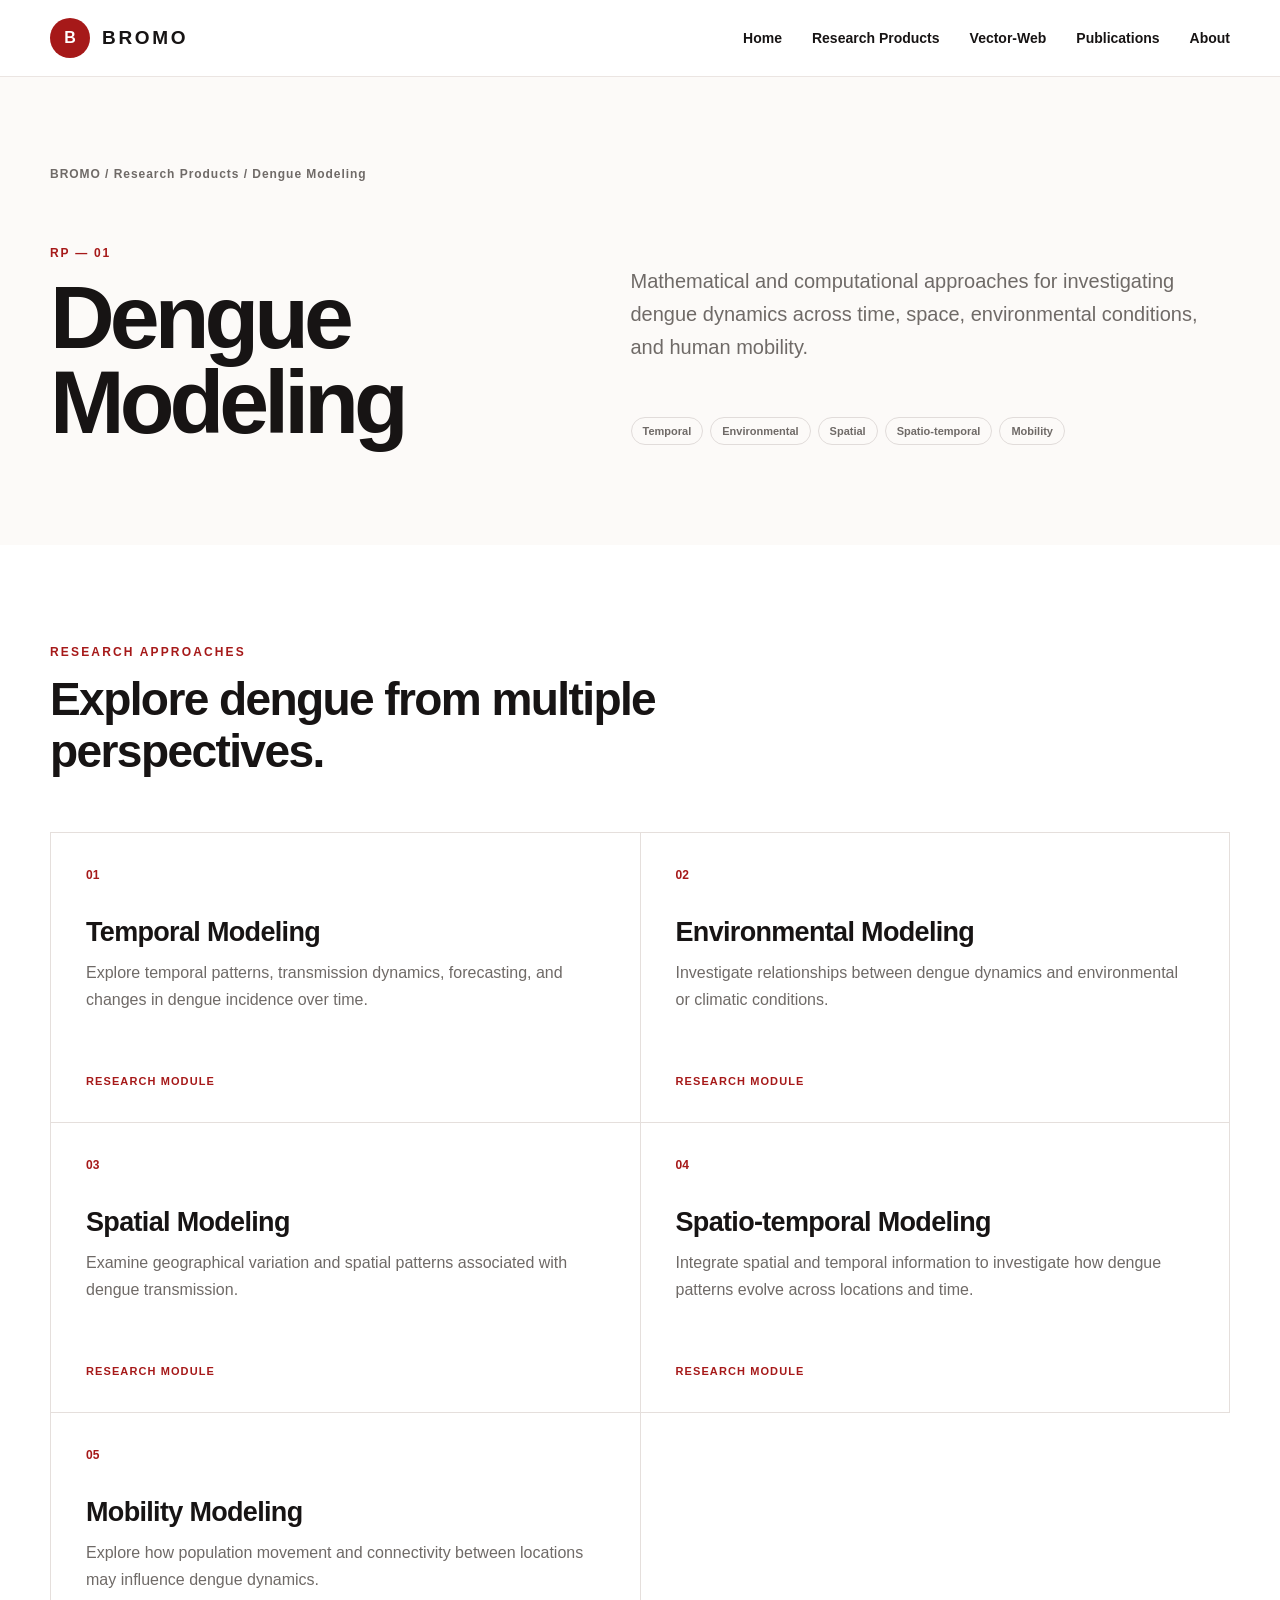
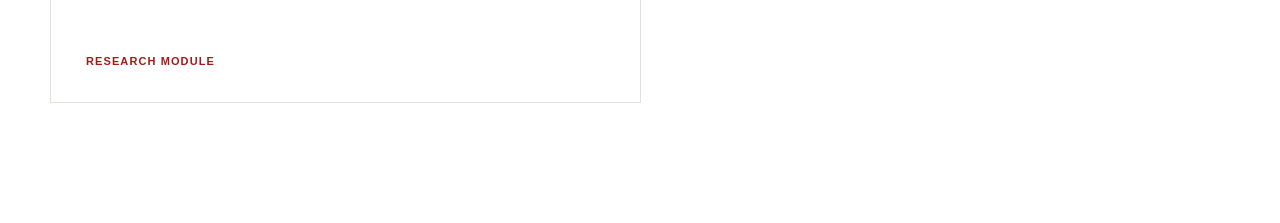
==== products/dengue/index.html @ 87c02e45 "Create Dengue Modeling product" ====
<!DOCTYPE html>
<html lang="en">

<head>
  <meta charset="UTF-8">
  <meta name="viewport" content="width=device-width, initial-scale=1.0">

  <title>Dengue Modeling | BROMO</title>

  <meta
    name="description"
    content="Explore mathematical and computational approaches to dengue dynamics through BROMO."
  >

  <link rel="stylesheet" href="../../assets/css/style.css">
</head>


<body>

<!-- NAVIGATION -->

<header class="site-header">

  <div class="container navbar">

    <a href="../../index.html" class="brand">
      <span class="brand-mark">B</span>
      <span class="brand-name">BROMO</span>
    </a>

    <nav class="nav-links">
      <a href="../../index.html">Home</a>
      <a href="../../products.html">Research Products</a>
      <a href="../../index.html#vector-web">Vector-Web</a>
      <a href="../../index.html#publications">Publications</a>
      <a href="../../index.html#about">About</a>
    </nav>

  </div>

</header>


<!-- DENGUE HEADER -->

<section class="product-detail-hero">

  <div class="container">

    <div class="product-breadcrumb">
      BROMO / Research Products / Dengue Modeling
    </div>

    <div class="product-detail-grid">

      <div>

        <div class="product-code">
          RP — 01
        </div>

        <h1 class="product-detail-title">
          Dengue Modeling
        </h1>

      </div>


      <div>

        <p class="product-detail-lead">
          Mathematical and computational approaches for
          investigating dengue dynamics across time, space,
          environmental conditions, and human mobility.
        </p>

        <div class="product-tags">
          <span class="product-tag">Temporal</span>
          <span class="product-tag">Environmental</span>
          <span class="product-tag">Spatial</span>
          <span class="product-tag">Spatio-temporal</span>
          <span class="product-tag">Mobility</span>
        </div>

      </div>

    </div>

  </div>

</section>


<!-- RESEARCH APPROACHES -->

<section class="approaches-section">

  <div class="container">

    <div class="approaches-heading">

      <div class="section-label"
           style="color: var(--bromo-red); opacity: 1;">
        Research Approaches
      </div>

      <h2 class="approaches-title">
        Explore dengue from multiple perspectives.
      </h2>

    </div>


    <div class="approaches-grid">


      <div class="approach-card">

        <div class="approach-number">01</div>

        <h3>Temporal Modeling</h3>

        <p>
          Explore temporal patterns, transmission dynamics,
          forecasting, and changes in dengue incidence over time.
        </p>

        <span class="approach-status">
          Research Module
        </span>

      </div>


      <div class="approach-card">

        <div class="approach-number">02</div>

        <h3>Environmental Modeling</h3>

        <p>
          Investigate relationships between dengue dynamics
          and environmental or climatic conditions.
        </p>

        <span class="approach-status">
          Research Module
        </span>

      </div>


      <div class="approach-card">

        <div class="approach-number">03</div>

        <h3>Spatial Modeling</h3>

        <p>
          Examine geographical variation and spatial
          patterns associated with dengue transmission.
        </p>

        <span class="approach-status">
          Research Module
        </span>

      </div>


      <div class="approach-card">

        <div class="approach-number">04</div>

        <h3>Spatio-temporal Modeling</h3>

        <p>
          Integrate spatial and temporal information to
          investigate how dengue patterns evolve across
          locations and time.
        </p>

        <span class="approach-status">
          Research Module
        </span>

      </div>


      <div class="approach-card">

        <div class="approach-number">05</div>

        <h3>Mobility Modeling</h3>

        <p>
          Explore how population movement and connectivity
          between locations may influence dengue dynamics.
        </p>

        <span class="approach-status">
          Research Module
        </span>

      </div>


    </div>

  </div>

</section>


</body>
</html>
---- assets/css/style.css ----
/* BROMO - Main Stylesheet */

:root {
  --bromo-red: #a61919;
  --bromo-dark-red: #7a0c0c;
  --bromo-white: #ffffff;
  --bromo-ivory: #fcfaf8;
  --bromo-black: #171414;
  --bromo-gray: #6f6a67;
}

* {
  box-sizing: border-box;
}

body {
  margin: 0;
  font-family: Arial, Helvetica, sans-serif;
  background-color: var(--bromo-ivory);
  color: var(--bromo-black);
}

/* =========================
   BROMO NAVIGATION
   ========================= */

.container {
  width: min(1180px, calc(100% - 48px));
  margin: 0 auto;
}

.site-header {
  background-color: var(--bromo-white);
  border-bottom: 1px solid #ebe5e2;

  position: sticky;
  top: 0;
  z-index: 1000;
}

.navbar {
  min-height: 76px;

  display: flex;
  align-items: center;
  justify-content: space-between;

  gap: 30px;
}

/* BROMO Brand */

.brand {
  display: flex;
  align-items: center;
  gap: 12px;

  color: var(--bromo-black);
  text-decoration: none;
}

.brand-mark {
  width: 40px;
  height: 40px;

  display: flex;
  align-items: center;
  justify-content: center;

  background-color: var(--bromo-red);
  color: white;

  border-radius: 50%;

  font-weight: 700;
}

.brand-name {
  font-size: 19px;
  font-weight: 800;
  letter-spacing: 0.14em;
}

/* Navigation */

.nav-links {
  display: flex;
  align-items: center;

  gap: 30px;
}

.nav-links a {
  color: var(--bromo-black);

  text-decoration: none;

  font-size: 14px;
  font-weight: 600;

  transition: color 0.2s ease;
}

.nav-links a:hover {
  color: var(--bromo-red);
}

/* Mobile */

@media (max-width: 800px) {

  .container {
    width: min(100% - 30px, 1180px);
  }

  .nav-links {
    display: none;
  }

}

/* =========================
   BROMO HERO
   ========================= */

.hero {
  position: relative;
  min-height: 720px;

  display: flex;
  align-items: center;

  overflow: hidden;

  background:
    radial-gradient(
      circle at 88% 25%,
      rgba(214, 40, 40, 0.12),
      transparent 32%
    ),
    var(--bromo-ivory);
}

/* Decorative circles */

.hero::before {
  content: "";

  position: absolute;

  width: 560px;
  height: 560px;

  right: -180px;
  top: 40px;

  border: 1px solid rgba(166, 25, 25, 0.16);
  border-radius: 50%;
}

.hero::after {
  content: "";

  position: absolute;

  width: 380px;
  height: 380px;

  right: -70px;
  top: 130px;

  border: 1px solid rgba(166, 25, 25, 0.12);
  border-radius: 50%;
}

.hero-content {
  position: relative;
  z-index: 2;

  max-width: 900px;

  padding: 100px 0;
}

.hero-eyebrow {
  margin-bottom: 20px;

  color: var(--bromo-red);

  font-size: 12px;
  font-weight: 800;

  letter-spacing: 0.18em;
  text-transform: uppercase;
}

.hero-title {
  margin: 0;

  font-size: clamp(80px, 14vw, 160px);
  line-height: 0.82;

  font-weight: 800;

  letter-spacing: -0.065em;
}

.hero-subtitle {
  max-width: 850px;

  margin: 35px 0 22px;

  font-size: clamp(30px, 4.5vw, 52px);
  line-height: 1.06;

  font-weight: 500;

  letter-spacing: -0.04em;
}

.hero-description {
  max-width: 700px;

  margin: 0;

  color: var(--bromo-gray);

  font-size: 19px;
  line-height: 1.7;
}


/* Hero buttons */

.hero-actions {
  display: flex;
  flex-wrap: wrap;

  gap: 12px;

  margin-top: 38px;
}

.btn {
  min-height: 50px;

  display: inline-flex;
  align-items: center;
  justify-content: center;

  padding: 0 25px;

  border-radius: 100px;

  text-decoration: none;

  font-size: 14px;
  font-weight: 700;

  transition:
    transform 0.2s ease,
    background-color 0.2s ease,
    border-color 0.2s ease;
}

.btn-primary {
  background-color: var(--bromo-red);
  color: white;

  border: 1px solid var(--bromo-red);
}

.btn-primary:hover {
  background-color: var(--bromo-dark-red);
  border-color: var(--bromo-dark-red);

  transform: translateY(-2px);
}

.btn-secondary {
  background-color: white;

  color: var(--bromo-black);

  border: 1px solid #ded8d5;
}

.btn-secondary:hover {
  color: var(--bromo-red);

  border-color: var(--bromo-red);

  transform: translateY(-2px);
}


/* Hero mobile */

@media (max-width: 620px) {

  .hero {
    min-height: auto;
  }

  .hero-content {
    padding: 85px 0;
  }

  .hero-title {
    font-size: clamp(70px, 25vw, 105px);
  }

  .hero-subtitle {
    font-size: 32px;
  }

  .hero-description {
    font-size: 17px;
  }

}

/* =========================
   ABOUT BROMO
   ========================= */

.about-section {
  background-color: var(--bromo-dark-red);
  color: white;
  padding: 110px 0;
}

.about-grid {
  display: grid;
  grid-template-columns: 0.8fr 1.4fr;
  gap: 90px;
  align-items: start;
}

.section-label {
  font-size: 12px;
  font-weight: 800;
  letter-spacing: 0.18em;
  text-transform: uppercase;
  opacity: 0.7;
}

.about-title {
  margin: 18px 0 0;

  font-size: clamp(32px, 3.6vw, 48px);
  line-height: 1.12;
  letter-spacing: -0.035em;
}

.about-text {
  margin: 0 0 24px;

  font-size: 19px;
  line-height: 1.75;

  color: rgba(255, 255, 255, 0.84);
}

.about-text strong {
  color: white;
}

@media (max-width: 800px) {

  .about-section {
    padding: 80px 0;
  }

  .about-grid {
    grid-template-columns: 1fr;
    gap: 45px;
  }

}

/* =========================
   RESEARCH PRODUCTS
   ========================= */

.products-section {
  padding: 110px 0;
  background-color: var(--bromo-white);
}

.products-heading {
  display: grid;
  grid-template-columns: 0.8fr 1.4fr;
  gap: 90px;
  margin-bottom: 60px;
}

.products-title {
  margin: 15px 0 0;

  font-size: clamp(38px, 5vw, 60px);
  line-height: 1.05;
  letter-spacing: -0.04em;
}

.products-intro {
  margin: 0;
  max-width: 700px;

  color: var(--bromo-gray);

  font-size: 18px;
  line-height: 1.7;
}

.products-grid {
  display: grid;
  grid-template-columns: repeat(2, 1fr);

  border-top: 1px solid #e5dfdc;
  border-left: 1px solid #e5dfdc;
}

.product-card {
  min-height: 330px;

  display: flex;
  flex-direction: column;

  padding: 38px;

  border-right: 1px solid #e5dfdc;
  border-bottom: 1px solid #e5dfdc;

  text-decoration: none;
  color: var(--bromo-black);

  background-color: white;

  transition:
    background-color 0.25s ease,
    transform 0.25s ease;
}

.product-card:hover {
  background-color: var(--bromo-ivory);
}

.product-number {
  color: var(--bromo-red);

  font-size: 12px;
  font-weight: 800;

  letter-spacing: 0.15em;
}

.product-category {
  margin-top: 35px;

  color: var(--bromo-gray);

  font-size: 12px;
  font-weight: 700;

  letter-spacing: 0.12em;
  text-transform: uppercase;
}

.products-title {
  margin: 15px 0 0;

  font-size: clamp(32px, 3.6vw, 48px);
  line-height: 1.12;
  letter-spacing: -0.035em;
}

.product-description {
  margin: 0;

  color: var(--bromo-gray);

  line-height: 1.65;
}

.product-tags {
  display: flex;
  flex-wrap: wrap;

  gap: 7px;

  margin-top: auto;
  padding-top: 28px;
}

.product-tag {
  padding: 7px 11px;

  border: 1px solid #e1dcda;
  border-radius: 100px;

  color: var(--bromo-gray);

  font-size: 11px;
  font-weight: 700;
}

@media (max-width: 800px) {

  .products-section {
    padding: 80px 0;
  }

  .products-heading {
    grid-template-columns: 1fr;
    gap: 30px;
  }

  .products-grid {
    grid-template-columns: 1fr;
  }

  .product-card {
    min-height: 300px;
  }

}

/* =========================
   PRODUCT DETAIL
   ========================= */

.product-detail-hero {
  padding: 90px 0 100px;
  background-color: var(--bromo-ivory);
}

.product-breadcrumb {
  margin-bottom: 65px;

  color: var(--bromo-gray);

  font-size: 12px;
  font-weight: 700;
  letter-spacing: 0.08em;
}

.product-detail-grid {
  display: grid;
  grid-template-columns: 0.9fr 1.1fr;

  gap: 90px;
  align-items: end;
}

.product-code {
  margin-bottom: 15px;

  color: var(--bromo-red);

  font-size: 12px;
  font-weight: 800;
  letter-spacing: 0.15em;
}

.product-detail-title {
  margin: 0;

  font-size: clamp(52px, 7vw, 90px);
  line-height: 0.95;

  letter-spacing: -0.055em;
}

.product-detail-lead {
  margin: 0 0 25px;

  max-width: 650px;

  color: var(--bromo-gray);

  font-size: 20px;
  line-height: 1.65;
}


/* RESEARCH APPROACHES */

.approaches-section {
  padding: 100px 0 120px;

  background-color: white;
}

.approaches-heading {
  max-width: 720px;

  margin-bottom: 55px;
}

.approaches-title {
  margin: 15px 0 0;

  font-size: clamp(32px, 3.6vw, 48px);
  line-height: 1.12;

  letter-spacing: -0.035em;
}

.approaches-grid {
  display: grid;

  grid-template-columns: repeat(2, 1fr);

  border-top: 1px solid #e5dfdc;
  border-left: 1px solid #e5dfdc;
}

.approach-card {
  min-height: 290px;

  display: flex;
  flex-direction: column;

  padding: 35px;

  border-right: 1px solid #e5dfdc;
  border-bottom: 1px solid #e5dfdc;
}

.approach-number {
  color: var(--bromo-red);

  font-size: 12px;
  font-weight: 800;
}

.approach-card h3 {
  margin: 35px 0 12px;

  font-size: 27px;

  letter-spacing: -0.025em;
}

.approach-card p {
  margin: 0;

  color: var(--bromo-gray);

  line-height: 1.65;
}

.approach-status {
  margin-top: auto;
  padding-top: 25px;

  color: var(--bromo-red);

  font-size: 11px;
  font-weight: 800;

  letter-spacing: 0.1em;
  text-transform: uppercase;
}


@media (max-width: 800px) {

  .product-detail-grid {
    grid-template-columns: 1fr;
    gap: 35px;
  }

  .product-breadcrumb {
    margin-bottom: 45px;
  }

  .approaches-grid {
    grid-template-columns: 1fr;
  }

}
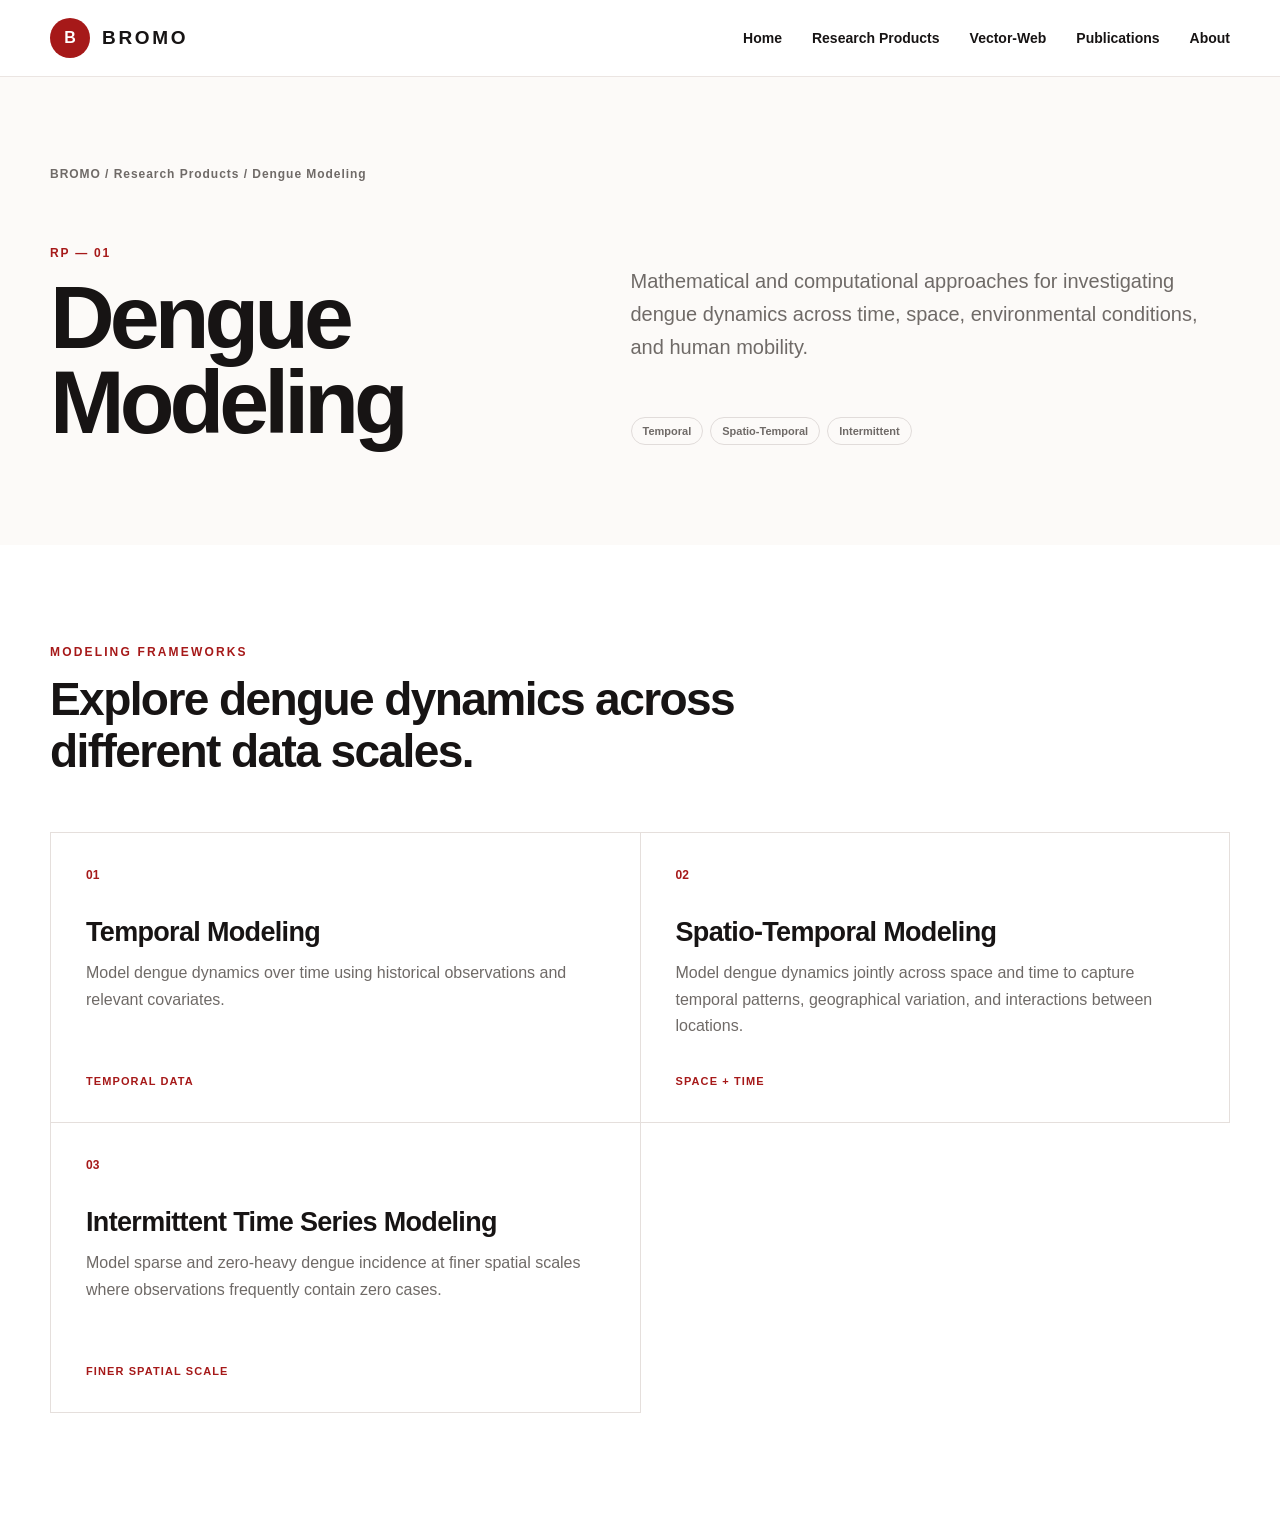
==== commit 0de6ccf9: "Refine Dengue modeling frameworks" ====
--- a/products/dengue/index.html
+++ b/products/dengue/index.html
@@ -77,10 +77,8 @@
 
         <div class="product-tags">
           <span class="product-tag">Temporal</span>
-          <span class="product-tag">Environmental</span>
-          <span class="product-tag">Spatial</span>
-          <span class="product-tag">Spatio-temporal</span>
-          <span class="product-tag">Mobility</span>
+          <span class="product-tag">Spatio-Temporal</span>
+          <span class="product-tag">Intermittent</span>
         </div>
 
       </div>
@@ -91,8 +89,7 @@
 
 </section>
 
-
-<!-- RESEARCH APPROACHES -->
+<!-- MODELING FRAMEWORKS -->
 
 <section class="approaches-section">
 
@@ -100,13 +97,15 @@
 
     <div class="approaches-heading">
 
-      <div class="section-label"
-           style="color: var(--bromo-red); opacity: 1;">
-        Research Approaches
+      <div
+        class="section-label"
+        style="color: var(--bromo-red); opacity: 1;"
+      >
+        Modeling Frameworks
       </div>
 
       <h2 class="approaches-title">
-        Explore dengue from multiple perspectives.
+        Explore dengue dynamics across different data scales.
       </h2>
 
     </div>
@@ -115,103 +114,87 @@
     <div class="approaches-grid">
 
 
+      <!-- TEMPORAL MODELING -->
+
       <div class="approach-card">
 
-        <div class="approach-number">01</div>
-
-        <h3>Temporal Modeling</h3>
+        <div class="approach-number">
+          01
+        </div>
+
+        <h3>
+          Temporal Modeling
+        </h3>
 
         <p>
-          Explore temporal patterns, transmission dynamics,
-          forecasting, and changes in dengue incidence over time.
+          Model dengue dynamics over time using historical
+          observations and relevant covariates.
         </p>
 
         <span class="approach-status">
-          Research Module
+          Temporal Data
         </span>
 
       </div>
 
 
+
+      <!-- SPATIO-TEMPORAL MODELING -->
+
       <div class="approach-card">
 
-        <div class="approach-number">02</div>
-
-        <h3>Environmental Modeling</h3>
+        <div class="approach-number">
+          02
+        </div>
+
+        <h3>
+          Spatio-Temporal Modeling
+        </h3>
 
         <p>
-          Investigate relationships between dengue dynamics
-          and environmental or climatic conditions.
+          Model dengue dynamics jointly across space and time
+          to capture temporal patterns, geographical variation,
+          and interactions between locations.
         </p>
 
         <span class="approach-status">
-          Research Module
+          Space + Time
         </span>
 
       </div>
 
 
+
+      <!-- INTERMITTENT TIME SERIES -->
+
       <div class="approach-card">
 
-        <div class="approach-number">03</div>
-
-        <h3>Spatial Modeling</h3>
+        <div class="approach-number">
+          03
+        </div>
+
+        <h3>
+          Intermittent Time Series Modeling
+        </h3>
 
         <p>
-          Examine geographical variation and spatial
-          patterns associated with dengue transmission.
+          Model sparse and zero-heavy dengue incidence
+          at finer spatial scales where observations
+          frequently contain zero cases.
         </p>
 
         <span class="approach-status">
-          Research Module
+          Finer Spatial Scale
         </span>
 
       </div>
 
 
-      <div class="approach-card">
-
-        <div class="approach-number">04</div>
-
-        <h3>Spatio-temporal Modeling</h3>
-
-        <p>
-          Integrate spatial and temporal information to
-          investigate how dengue patterns evolve across
-          locations and time.
-        </p>
-
-        <span class="approach-status">
-          Research Module
-        </span>
-
-      </div>
-
-
-      <div class="approach-card">
-
-        <div class="approach-number">05</div>
-
-        <h3>Mobility Modeling</h3>
-
-        <p>
-          Explore how population movement and connectivity
-          between locations may influence dengue dynamics.
-        </p>
-
-        <span class="approach-status">
-          Research Module
-        </span>
-
-      </div>
-
-
     </div>
 
   </div>
 
 </section>
-
 
 </body>
 </html>
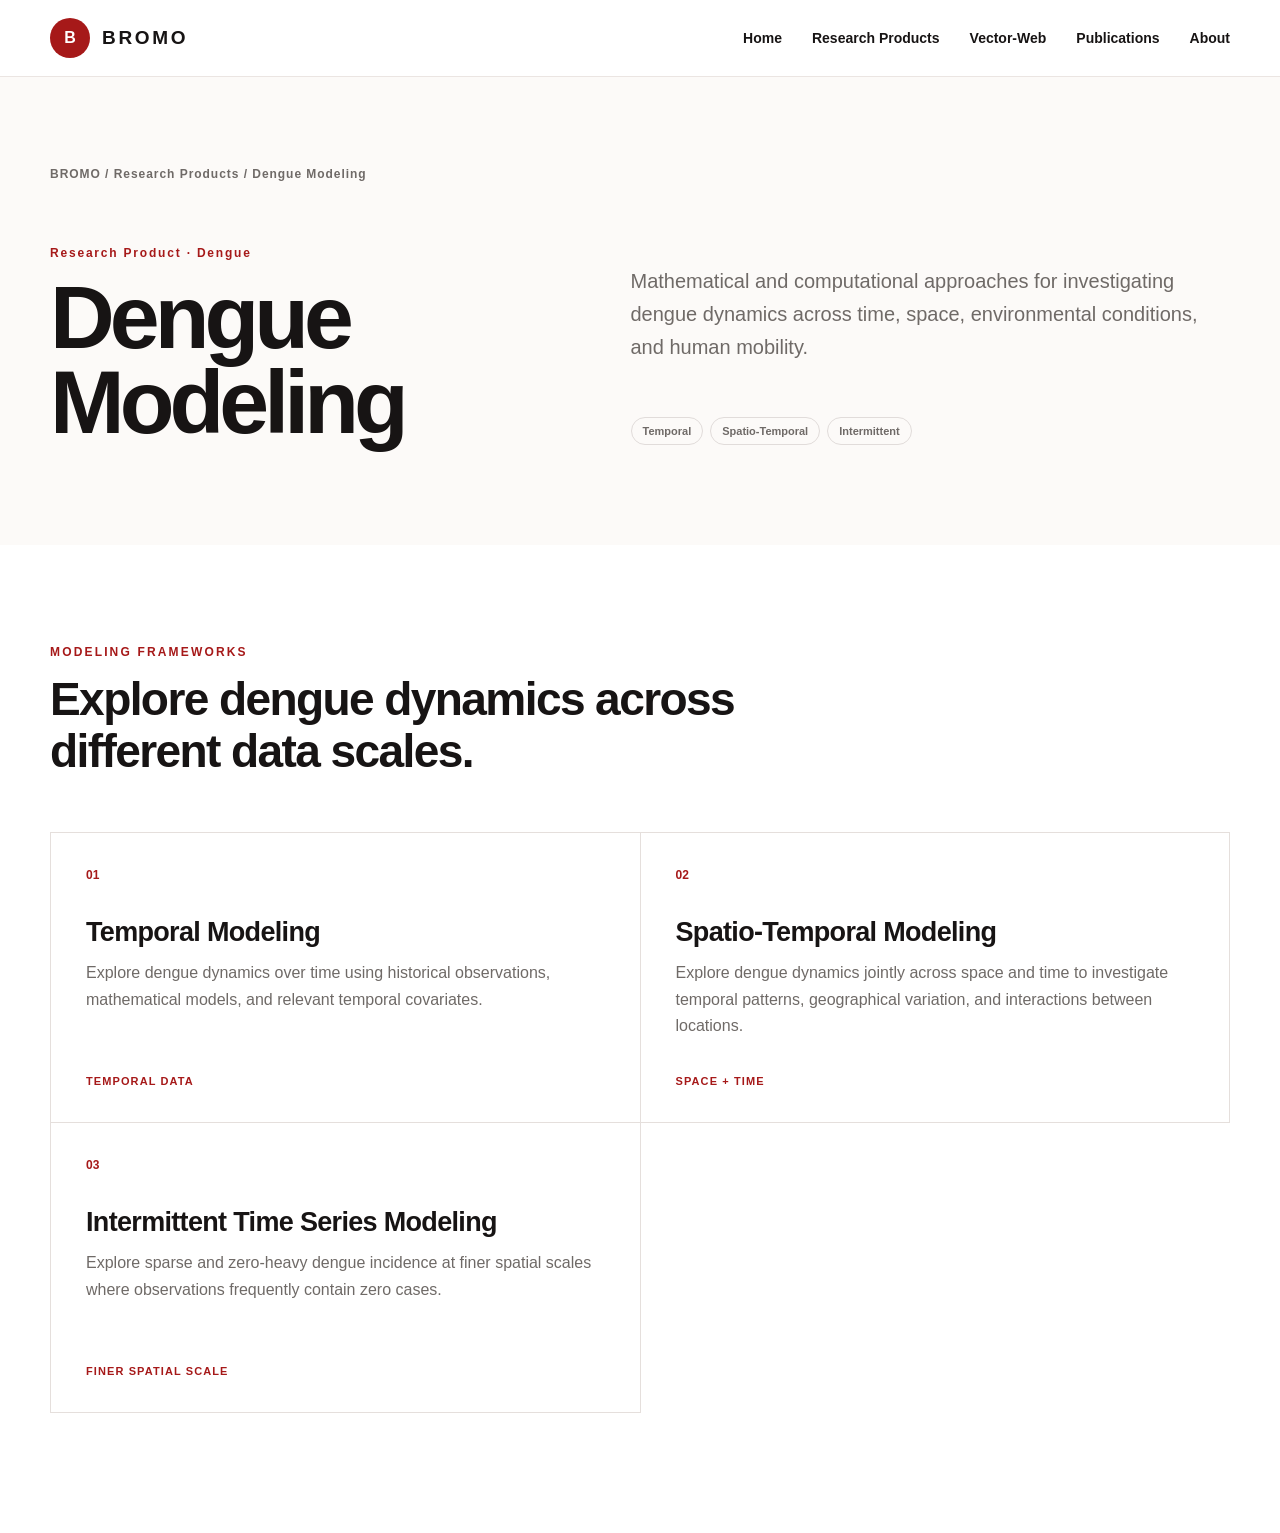
==== commit 9afb4fa4: "Connect dengue modeling frameworks" ====
--- a/products/dengue/index.html
+++ b/products/dengue/index.html
@@ -2,8 +2,13 @@
 <html lang="en">
 
 <head>
+
   <meta charset="UTF-8">
-  <meta name="viewport" content="width=device-width, initial-scale=1.0">
+
+  <meta
+    name="viewport"
+    content="width=device-width, initial-scale=1.0"
+  >
 
   <title>Dengue Modeling | BROMO</title>
 
@@ -12,29 +17,60 @@
     content="Explore mathematical and computational approaches to dengue dynamics through BROMO."
   >
 
-  <link rel="stylesheet" href="../../assets/css/style.css">
+  <link
+    rel="stylesheet"
+    href="../../assets/css/style.css"
+  >
+
 </head>
 
 
 <body>
 
-<!-- NAVIGATION -->
+
+<!-- =========================
+     NAVIGATION
+     ========================= -->
 
 <header class="site-header">
 
   <div class="container navbar">
 
     <a href="../../index.html" class="brand">
-      <span class="brand-mark">B</span>
-      <span class="brand-name">BROMO</span>
+
+      <span class="brand-mark">
+        B
+      </span>
+
+      <span class="brand-name">
+        BROMO
+      </span>
+
     </a>
 
+
     <nav class="nav-links">
-      <a href="../../index.html">Home</a>
-      <a href="../../products.html">Research Products</a>
-      <a href="../../index.html#vector-web">Vector-Web</a>
-      <a href="../../index.html#publications">Publications</a>
-      <a href="../../index.html#about">About</a>
+
+      <a href="../../index.html">
+        Home
+      </a>
+
+      <a href="../../products.html">
+        Research Products
+      </a>
+
+      <a href="../../index.html#vector-web">
+        Vector-Web
+      </a>
+
+      <a href="../../index.html#publications">
+        Publications
+      </a>
+
+      <a href="../../index.html#about">
+        About
+      </a>
+
     </nav>
 
   </div>
@@ -42,7 +78,10 @@
 </header>
 
 
-<!-- DENGUE HEADER -->
+
+<!-- =========================
+     DENGUE HEADER
+     ========================= -->
 
 <section class="product-detail-hero">
 
@@ -52,12 +91,13 @@
       BROMO / Research Products / Dengue Modeling
     </div>
 
+
     <div class="product-detail-grid">
 
       <div>
 
         <div class="product-code">
-          RP — 01
+          Research Product · Dengue
         </div>
 
         <h1 class="product-detail-title">
@@ -75,10 +115,21 @@
           environmental conditions, and human mobility.
         </p>
 
+
         <div class="product-tags">
-          <span class="product-tag">Temporal</span>
-          <span class="product-tag">Spatio-Temporal</span>
-          <span class="product-tag">Intermittent</span>
+
+          <span class="product-tag">
+            Temporal
+          </span>
+
+          <span class="product-tag">
+            Spatio-Temporal
+          </span>
+
+          <span class="product-tag">
+            Intermittent
+          </span>
+
         </div>
 
       </div>
@@ -89,7 +140,11 @@
 
 </section>
 
-<!-- MODELING FRAMEWORKS -->
+
+
+<!-- =========================
+     MODELING FRAMEWORKS
+     ========================= -->
 
 <section class="approaches-section">
 
@@ -111,12 +166,16 @@
     </div>
 
 
+
     <div class="approaches-grid">
 
 
       <!-- TEMPORAL MODELING -->
 
-      <div class="approach-card">
+      <a
+        href="temporal.html"
+        class="approach-card approach-link"
+      >
 
         <div class="approach-number">
           01
@@ -127,21 +186,25 @@
         </h3>
 
         <p>
-          Model dengue dynamics over time using historical
-          observations and relevant covariates.
+          Explore dengue dynamics over time using historical
+          observations, mathematical models, and relevant
+          temporal covariates.
         </p>
 
         <span class="approach-status">
           Temporal Data
         </span>
 
-      </div>
+      </a>
 
 
 
       <!-- SPATIO-TEMPORAL MODELING -->
 
-      <div class="approach-card">
+      <a
+        href="spatiotemporal.html"
+        class="approach-card approach-link"
+      >
 
         <div class="approach-number">
           02
@@ -152,8 +215,8 @@
         </h3>
 
         <p>
-          Model dengue dynamics jointly across space and time
-          to capture temporal patterns, geographical variation,
+          Explore dengue dynamics jointly across space and time
+          to investigate temporal patterns, geographical variation,
           and interactions between locations.
         </p>
 
@@ -161,13 +224,16 @@
           Space + Time
         </span>
 
-      </div>
-
-
-
-      <!-- INTERMITTENT TIME SERIES -->
-
-      <div class="approach-card">
+      </a>
+
+
+
+      <!-- INTERMITTENT TIME SERIES MODELING -->
+
+      <a
+        href="intermittent.html"
+        class="approach-card approach-link"
+      >
 
         <div class="approach-number">
           03
@@ -178,7 +244,7 @@
         </h3>
 
         <p>
-          Model sparse and zero-heavy dengue incidence
+          Explore sparse and zero-heavy dengue incidence
           at finer spatial scales where observations
           frequently contain zero cases.
         </p>
@@ -187,7 +253,7 @@
           Finer Spatial Scale
         </span>
 
-      </div>
+      </a>
 
 
     </div>
@@ -196,5 +262,7 @@
 
 </section>
 
+
 </body>
+
 </html>
--- a/assets/css/style.css
+++ b/assets/css/style.css
@@ -681,3 +681,244 @@
   }
 
 }
+
+/* Clickable research framework */
+
+.approach-link {
+  text-decoration: none;
+  color: var(--bromo-black);
+
+  transition:
+    background-color 0.25s ease,
+    transform 0.25s ease;
+}
+
+.approach-link:hover {
+  background-color: var(--bromo-ivory);
+}
+
+.approach-link:hover h3 {
+  color: var(--bromo-red);
+}
+
+/* =========================
+   INTERACTIVE MODEL PAGE
+   ========================= */
+
+.model-section {
+  padding: 100px 0;
+  background-color: white;
+}
+
+.model-section-soft {
+  background-color: var(--bromo-ivory);
+}
+
+.model-section-grid {
+  display: grid;
+  grid-template-columns: 0.55fr 1.45fr;
+  gap: 90px;
+}
+
+.model-step {
+  margin-bottom: 14px;
+
+  color: var(--bromo-red);
+
+  font-size: 12px;
+  font-weight: 800;
+  letter-spacing: 0.15em;
+}
+
+.model-label {
+  color: var(--bromo-black);
+  opacity: 1;
+}
+
+.model-section-title {
+  max-width: 720px;
+
+  margin: 0 0 28px;
+
+  font-size: clamp(32px, 3.6vw, 48px);
+  line-height: 1.12;
+  letter-spacing: -0.035em;
+}
+
+.model-text {
+  max-width: 760px;
+
+  margin: 0 0 20px;
+
+  color: var(--bromo-gray);
+
+  font-size: 18px;
+  line-height: 1.75;
+}
+
+
+/* WORKFLOW */
+
+.workflow-list {
+  margin-top: 40px;
+
+  border-top: 1px solid #e5dfdc;
+}
+
+.workflow-item {
+  display: grid;
+  grid-template-columns: 60px 1fr;
+
+  gap: 20px;
+
+  padding: 28px 0;
+
+  border-bottom: 1px solid #e5dfdc;
+}
+
+.workflow-number {
+  color: var(--bromo-red);
+
+  font-size: 12px;
+  font-weight: 800;
+}
+
+.workflow-item h3 {
+  margin: 0 0 8px;
+
+  font-size: 21px;
+}
+
+.workflow-item p {
+  margin: 0;
+
+  color: var(--bromo-gray);
+
+  line-height: 1.6;
+}
+
+
+/* MODEL PLACEHOLDER */
+
+.model-placeholder {
+  margin-top: 40px;
+
+  padding: 45px;
+
+  border: 1px solid #e5dfdc;
+
+  background-color: var(--bromo-ivory);
+}
+
+.model-placeholder-label {
+  margin-bottom: 30px;
+
+  color: var(--bromo-red);
+
+  font-size: 11px;
+  font-weight: 800;
+
+  letter-spacing: 0.14em;
+}
+
+.model-placeholder h3 {
+  margin: 0 0 12px;
+
+  font-size: 28px;
+}
+
+.model-placeholder p {
+  max-width: 620px;
+
+  margin: 0;
+
+  color: var(--bromo-gray);
+
+  line-height: 1.7;
+}
+
+.model-development {
+  display: inline-block;
+
+  margin-top: 30px;
+  padding: 8px 12px;
+
+  border: 1px solid #ded8d5;
+  border-radius: 100px;
+
+  color: var(--bromo-gray);
+
+  font-size: 10px;
+  font-weight: 800;
+
+  letter-spacing: 0.1em;
+  text-transform: uppercase;
+}
+
+
+/* SCIENTIFIC BASIS */
+
+.model-section-dark {
+  background-color: var(--bromo-dark-red);
+  color: white;
+}
+
+.model-section-dark .model-step {
+  color: rgba(255, 255, 255, 0.65);
+}
+
+.model-section-dark .model-label {
+  color: white;
+}
+
+.model-section-dark .model-text {
+  color: rgba(255, 255, 255, 0.78);
+}
+
+.scientific-reference {
+  max-width: 760px;
+
+  margin-top: 35px;
+  padding: 25px 0;
+
+  display: flex;
+  justify-content: space-between;
+  gap: 30px;
+
+  border-top: 1px solid rgba(255, 255, 255, 0.25);
+  border-bottom: 1px solid rgba(255, 255, 255, 0.25);
+}
+
+.scientific-reference span {
+  color: rgba(255, 255, 255, 0.6);
+
+  font-size: 12px;
+  text-transform: uppercase;
+  letter-spacing: 0.1em;
+}
+
+
+/* MOBILE */
+
+@media (max-width: 800px) {
+
+  .model-section {
+    padding: 75px 0;
+  }
+
+  .model-section-grid {
+    grid-template-columns: 1fr;
+    gap: 35px;
+  }
+
+  .model-placeholder {
+    padding: 30px;
+  }
+
+  .scientific-reference {
+    flex-direction: column;
+    gap: 10px;
+  }
+
+}
+
